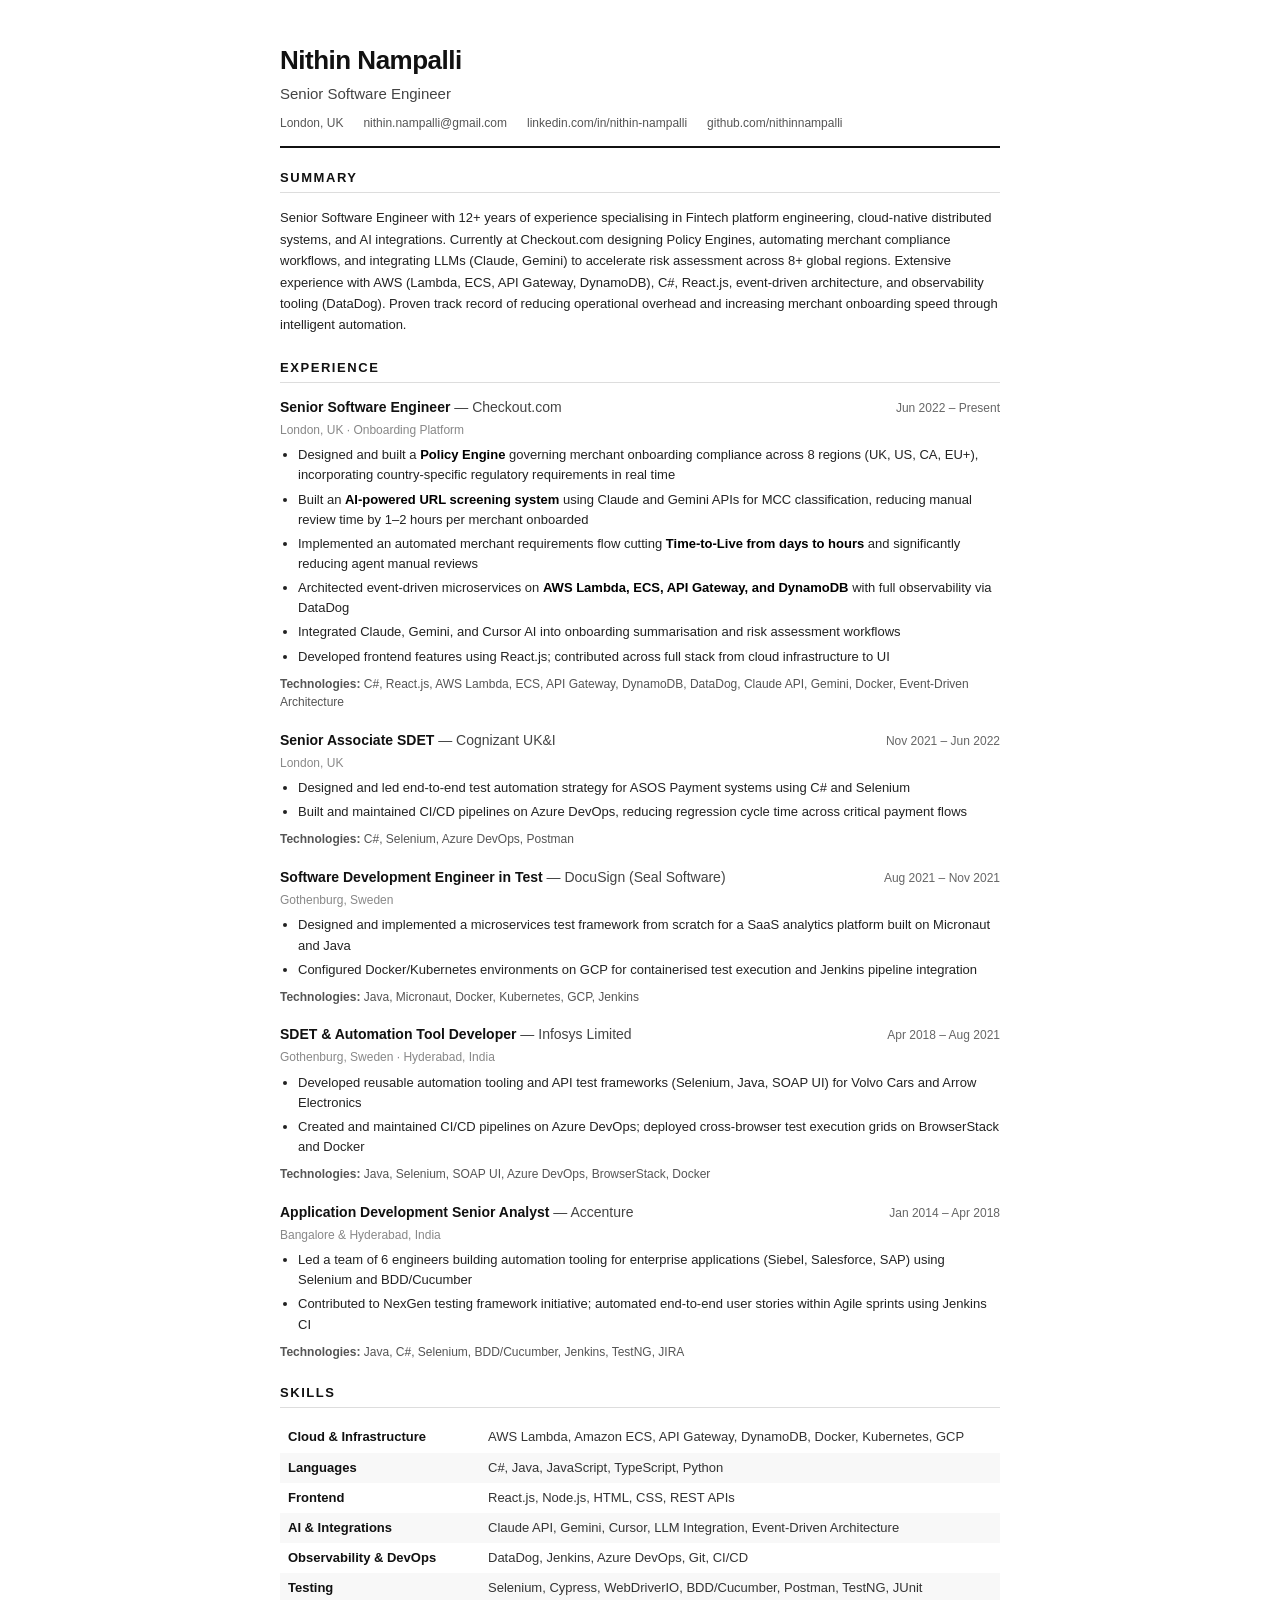
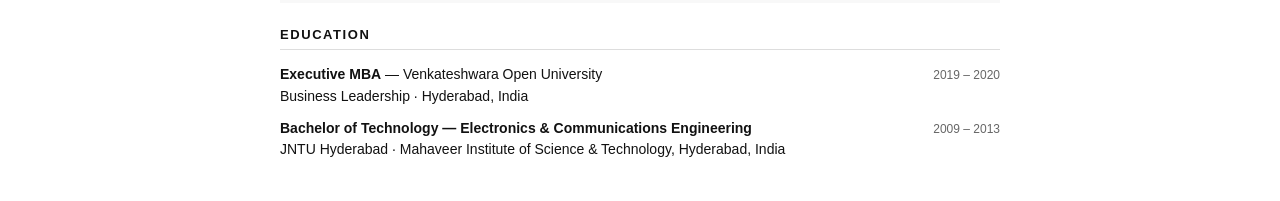
==== resume.html @ ca6652d8 "feat: ATS-optimised resume.html with print CSS for PDF export" ====
<!DOCTYPE html>
<html lang="en">
<head>
  <meta charset="utf-8">
  <meta name="viewport" content="width=device-width, initial-scale=1.0">
  <title>Nithin Nampalli — Resume</title>
  <link rel="stylesheet" href="assets/css/resume.css">
</head>
<body>

<div class="resume">

  <header class="r-header">
    <h1>Nithin Nampalli</h1>
    <p class="r-subtitle">Senior Software Engineer</p>
    <div class="r-contact">
      <span>London, UK</span>
      <span>nithin.nampalli@gmail.com</span>
      <span>linkedin.com/in/nithin-nampalli</span>
      <span>github.com/nithinnampalli</span>
    </div>
  </header>

  <section class="r-section">
    <h2>Summary</h2>
    <p>Senior Software Engineer with 12+ years of experience specialising in Fintech platform engineering, cloud-native distributed systems, and AI integrations. Currently at Checkout.com designing Policy Engines, automating merchant compliance workflows, and integrating LLMs (Claude, Gemini) to accelerate risk assessment across 8+ global regions. Extensive experience with AWS (Lambda, ECS, API Gateway, DynamoDB), C#, React.js, event-driven architecture, and observability tooling (DataDog). Proven track record of reducing operational overhead and increasing merchant onboarding speed through intelligent automation.</p>
  </section>

  <section class="r-section">
    <h2>Experience</h2>

    <div class="r-job">
      <div class="r-job-header">
        <div>
          <strong>Senior Software Engineer</strong>
          <span class="r-company"> — Checkout.com</span>
        </div>
        <span class="r-date">Jun 2022 – Present</span>
      </div>
      <p class="r-location">London, UK · Onboarding Platform</p>
      <ul>
        <li>Designed and built a <strong>Policy Engine</strong> governing merchant onboarding compliance across 8 regions (UK, US, CA, EU+), incorporating country-specific regulatory requirements in real time</li>
        <li>Built an <strong>AI-powered URL screening system</strong> using Claude and Gemini APIs for MCC classification, reducing manual review time by 1–2 hours per merchant onboarded</li>
        <li>Implemented an automated merchant requirements flow cutting <strong>Time-to-Live from days to hours</strong> and significantly reducing agent manual reviews</li>
        <li>Architected event-driven microservices on <strong>AWS Lambda, ECS, API Gateway, and DynamoDB</strong> with full observability via DataDog</li>
        <li>Integrated Claude, Gemini, and Cursor AI into onboarding summarisation and risk assessment workflows</li>
        <li>Developed frontend features using React.js; contributed across full stack from cloud infrastructure to UI</li>
      </ul>
      <p class="r-tech"><strong>Technologies:</strong> C#, React.js, AWS Lambda, ECS, API Gateway, DynamoDB, DataDog, Claude API, Gemini, Docker, Event-Driven Architecture</p>
    </div>

    <div class="r-job">
      <div class="r-job-header">
        <div>
          <strong>Senior Associate SDET</strong>
          <span class="r-company"> — Cognizant UK&amp;I</span>
        </div>
        <span class="r-date">Nov 2021 – Jun 2022</span>
      </div>
      <p class="r-location">London, UK</p>
      <ul>
        <li>Designed and led end-to-end test automation strategy for ASOS Payment systems using C# and Selenium</li>
        <li>Built and maintained CI/CD pipelines on Azure DevOps, reducing regression cycle time across critical payment flows</li>
      </ul>
      <p class="r-tech"><strong>Technologies:</strong> C#, Selenium, Azure DevOps, Postman</p>
    </div>

    <div class="r-job">
      <div class="r-job-header">
        <div>
          <strong>Software Development Engineer in Test</strong>
          <span class="r-company"> — DocuSign (Seal Software)</span>
        </div>
        <span class="r-date">Aug 2021 – Nov 2021</span>
      </div>
      <p class="r-location">Gothenburg, Sweden</p>
      <ul>
        <li>Designed and implemented a microservices test framework from scratch for a SaaS analytics platform built on Micronaut and Java</li>
        <li>Configured Docker/Kubernetes environments on GCP for containerised test execution and Jenkins pipeline integration</li>
      </ul>
      <p class="r-tech"><strong>Technologies:</strong> Java, Micronaut, Docker, Kubernetes, GCP, Jenkins</p>
    </div>

    <div class="r-job">
      <div class="r-job-header">
        <div>
          <strong>SDET &amp; Automation Tool Developer</strong>
          <span class="r-company"> — Infosys Limited</span>
        </div>
        <span class="r-date">Apr 2018 – Aug 2021</span>
      </div>
      <p class="r-location">Gothenburg, Sweden · Hyderabad, India</p>
      <ul>
        <li>Developed reusable automation tooling and API test frameworks (Selenium, Java, SOAP UI) for Volvo Cars and Arrow Electronics</li>
        <li>Created and maintained CI/CD pipelines on Azure DevOps; deployed cross-browser test execution grids on BrowserStack and Docker</li>
      </ul>
      <p class="r-tech"><strong>Technologies:</strong> Java, Selenium, SOAP UI, Azure DevOps, BrowserStack, Docker</p>
    </div>

    <div class="r-job">
      <div class="r-job-header">
        <div>
          <strong>Application Development Senior Analyst</strong>
          <span class="r-company"> — Accenture</span>
        </div>
        <span class="r-date">Jan 2014 – Apr 2018</span>
      </div>
      <p class="r-location">Bangalore &amp; Hyderabad, India</p>
      <ul>
        <li>Led a team of 6 engineers building automation tooling for enterprise applications (Siebel, Salesforce, SAP) using Selenium and BDD/Cucumber</li>
        <li>Contributed to NexGen testing framework initiative; automated end-to-end user stories within Agile sprints using Jenkins CI</li>
      </ul>
      <p class="r-tech"><strong>Technologies:</strong> Java, C#, Selenium, BDD/Cucumber, Jenkins, TestNG, JIRA</p>
    </div>

  </section>

  <section class="r-section">
    <h2>Skills</h2>
    <table class="r-skills-table">
      <tr>
        <td><strong>Cloud &amp; Infrastructure</strong></td>
        <td>AWS Lambda, Amazon ECS, API Gateway, DynamoDB, Docker, Kubernetes, GCP</td>
      </tr>
      <tr>
        <td><strong>Languages</strong></td>
        <td>C#, Java, JavaScript, TypeScript, Python</td>
      </tr>
      <tr>
        <td><strong>Frontend</strong></td>
        <td>React.js, Node.js, HTML, CSS, REST APIs</td>
      </tr>
      <tr>
        <td><strong>AI &amp; Integrations</strong></td>
        <td>Claude API, Gemini, Cursor, LLM Integration, Event-Driven Architecture</td>
      </tr>
      <tr>
        <td><strong>Observability &amp; DevOps</strong></td>
        <td>DataDog, Jenkins, Azure DevOps, Git, CI/CD</td>
      </tr>
      <tr>
        <td><strong>Testing</strong></td>
        <td>Selenium, Cypress, WebDriverIO, BDD/Cucumber, Postman, TestNG, JUnit</td>
      </tr>
    </table>
  </section>

  <section class="r-section">
    <h2>Education</h2>
    <div class="r-edu">
      <div class="r-job-header">
        <div><strong>Executive MBA</strong> — Venkateshwara Open University</div>
        <span class="r-date">2019 – 2020</span>
      </div>
      <p>Business Leadership · Hyderabad, India</p>
    </div>
    <div class="r-edu">
      <div class="r-job-header">
        <div><strong>Bachelor of Technology — Electronics &amp; Communications Engineering</strong></div>
        <span class="r-date">2009 – 2013</span>
      </div>
      <p>JNTU Hyderabad · Mahaveer Institute of Science &amp; Technology, Hyderabad, India</p>
    </div>
  </section>

</div>

</body>
</html>
---- assets/css/resume.css ----
/* ============================================================
   ATS-OPTIMISED RESUME STYLES
   Screen: readable; Print: clean PDF output
   ============================================================ */
*, *::before, *::after { box-sizing: border-box; margin: 0; padding: 0; }

body {
  font-family: Arial, Calibri, 'Segoe UI', sans-serif;
  font-size: 14px;
  line-height: 1.55;
  color: #111;
  background: #fff;
}

.resume {
  max-width: 800px;
  margin: 40px auto;
  padding: 0 40px;
}

.r-header { border-bottom: 2px solid #111; padding-bottom: 14px; margin-bottom: 20px; }
.r-header h1 { font-size: 26px; font-weight: 700; letter-spacing: -0.5px; }
.r-subtitle { font-size: 15px; color: #444; margin-top: 2px; margin-bottom: 8px; }
.r-contact { display: flex; flex-wrap: wrap; gap: 4px 20px; font-size: 12px; color: #555; }

.r-section { margin-bottom: 22px; }
.r-section h2 {
  font-size: 13px; text-transform: uppercase; letter-spacing: 0.12em;
  color: #111; border-bottom: 1px solid #ddd;
  padding-bottom: 4px; margin-bottom: 14px;
}

.r-job { margin-bottom: 18px; }
.r-edu { margin-bottom: 10px; }
.r-job-header {
  display: flex; justify-content: space-between; align-items: baseline;
  gap: 8px; flex-wrap: wrap;
}
.r-company { color: #444; font-size: 14px; }
.r-date    { font-size: 12px; color: #666; white-space: nowrap; }
.r-location { font-size: 12px; color: #888; margin: 2px 0 6px; }

ul { margin: 6px 0 8px 18px; }
li { margin-bottom: 4px; font-size: 13px; color: #222; }
li strong { color: #000; }

.r-section > p { font-size: 13px; color: #222; line-height: 1.65; }
.r-tech { font-size: 12px; color: #555; margin-top: 4px; }

.r-skills-table { width: 100%; border-collapse: collapse; font-size: 13px; }
.r-skills-table td { padding: 5px 8px; vertical-align: top; }
.r-skills-table tr:nth-child(even) { background: #f8f8f8; }
.r-skills-table td:first-child { white-space: nowrap; color: #111; width: 200px; }
.r-skills-table td:last-child { color: #333; }

@media print {
  body  { font-size: 11pt; }
  .resume { margin: 0; padding: 0 20pt; max-width: 100%; }
  .r-header h1 { font-size: 20pt; }
  .r-section h2 { font-size: 9pt; }
  .r-job, .r-edu { break-inside: avoid; }
  a { color: #000; text-decoration: none; }
}
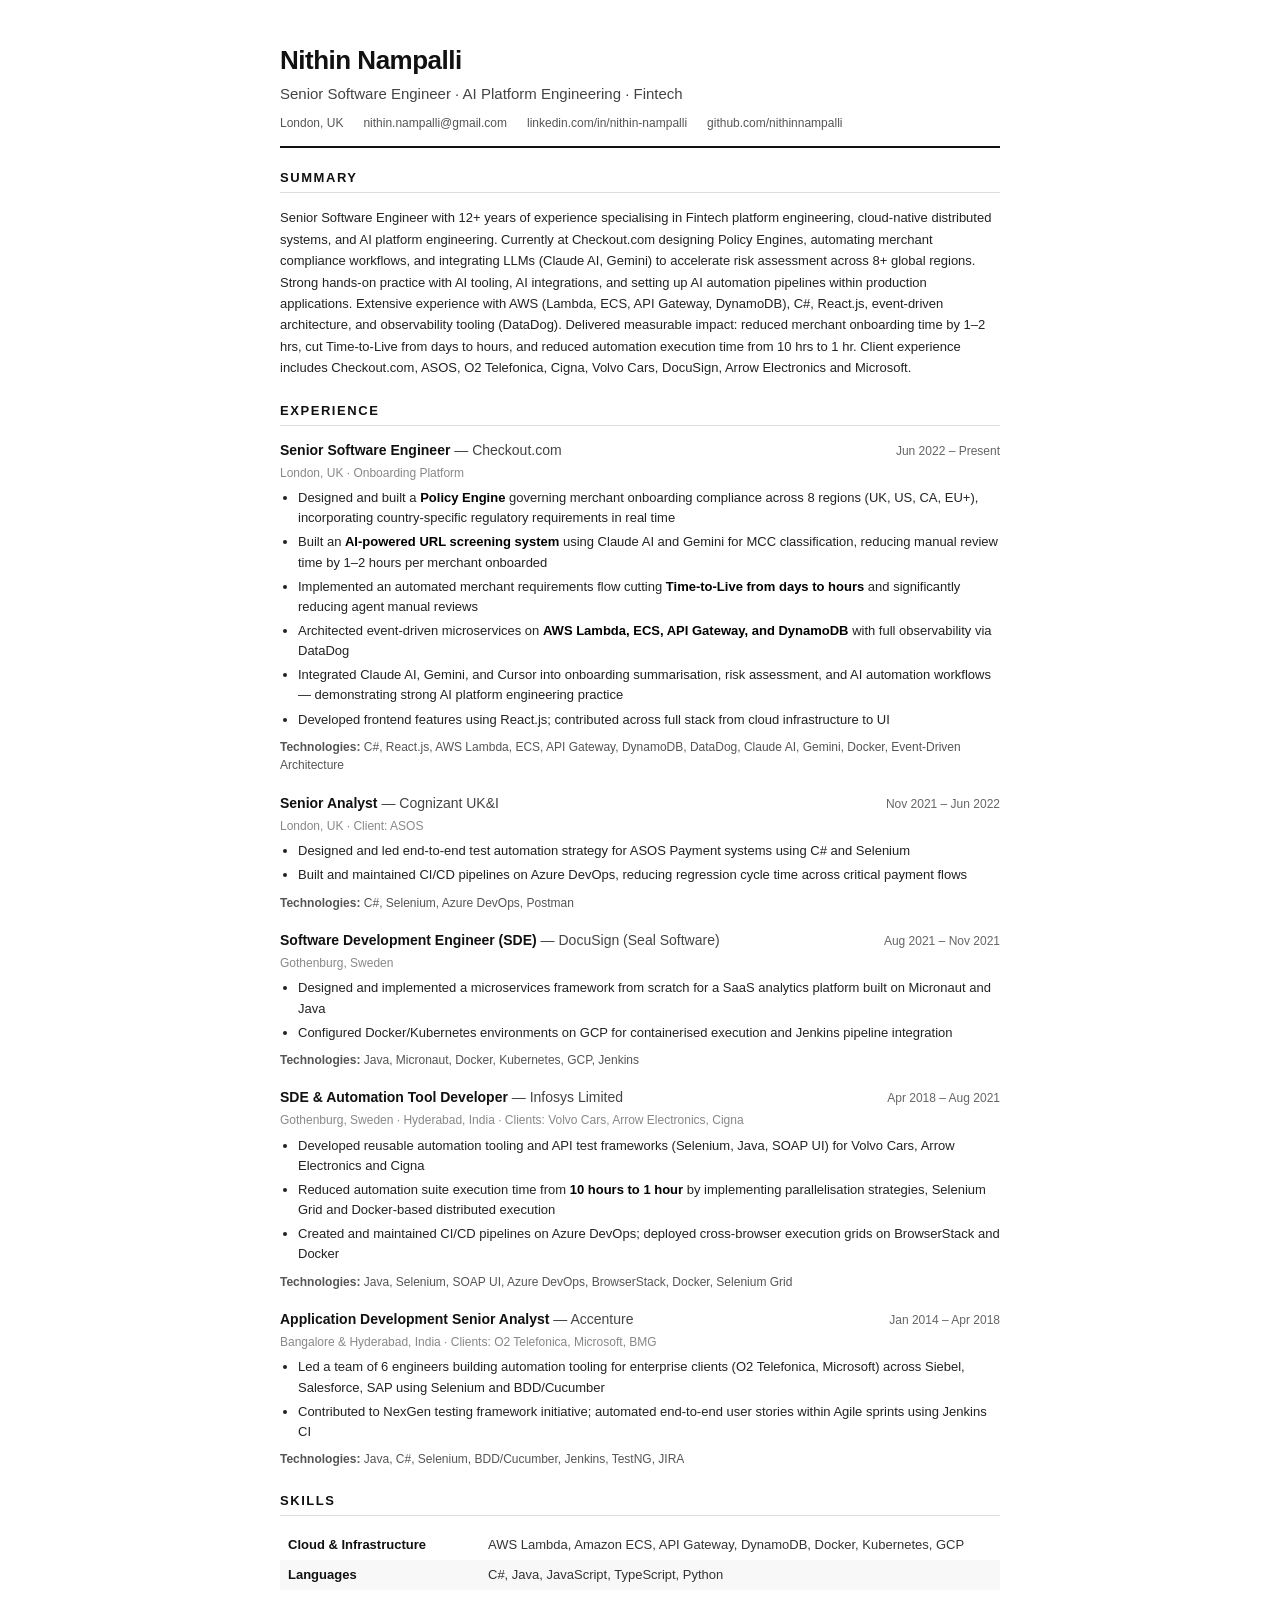
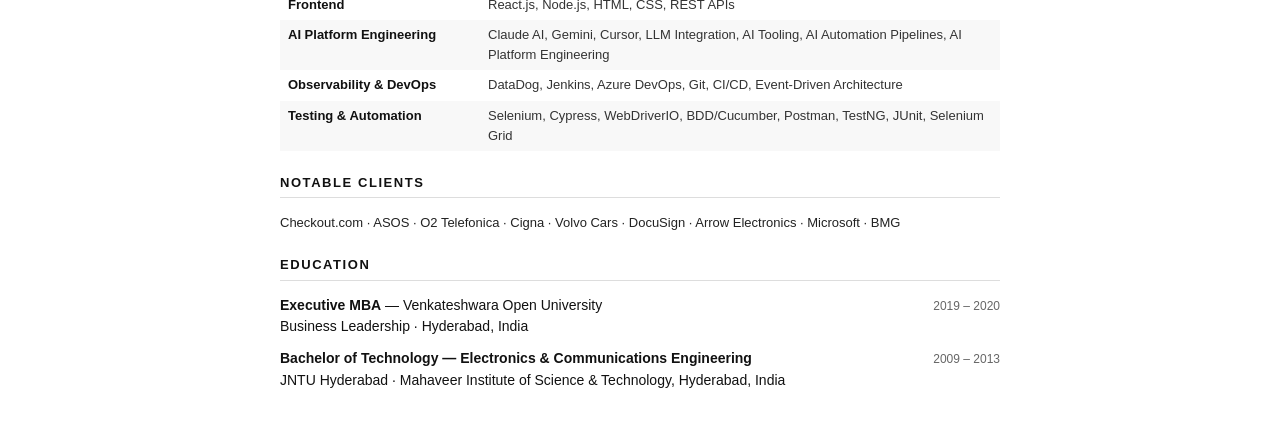
==== commit 54a7b558: "feat: content corrections and AI Platform Engineering emphasis - Fix job titles: Cognizant → Senior " ====
--- a/resume.html
+++ b/resume.html
@@ -12,7 +12,7 @@
 
   <header class="r-header">
     <h1>Nithin Nampalli</h1>
-    <p class="r-subtitle">Senior Software Engineer</p>
+    <p class="r-subtitle">Senior Software Engineer · AI Platform Engineering · Fintech</p>
     <div class="r-contact">
       <span>London, UK</span>
       <span>nithin.nampalli@gmail.com</span>
@@ -23,7 +23,7 @@
 
   <section class="r-section">
     <h2>Summary</h2>
-    <p>Senior Software Engineer with 12+ years of experience specialising in Fintech platform engineering, cloud-native distributed systems, and AI integrations. Currently at Checkout.com designing Policy Engines, automating merchant compliance workflows, and integrating LLMs (Claude, Gemini) to accelerate risk assessment across 8+ global regions. Extensive experience with AWS (Lambda, ECS, API Gateway, DynamoDB), C#, React.js, event-driven architecture, and observability tooling (DataDog). Proven track record of reducing operational overhead and increasing merchant onboarding speed through intelligent automation.</p>
+    <p>Senior Software Engineer with 12+ years of experience specialising in Fintech platform engineering, cloud-native distributed systems, and AI platform engineering. Currently at Checkout.com designing Policy Engines, automating merchant compliance workflows, and integrating LLMs (Claude AI, Gemini) to accelerate risk assessment across 8+ global regions. Strong hands-on practice with AI tooling, AI integrations, and setting up AI automation pipelines within production applications. Extensive experience with AWS (Lambda, ECS, API Gateway, DynamoDB), C#, React.js, event-driven architecture, and observability tooling (DataDog). Delivered measurable impact: reduced merchant onboarding time by 1–2 hrs, cut Time-to-Live from days to hours, and reduced automation execution time from 10 hrs to 1 hr. Client experience includes Checkout.com, ASOS, O2 Telefonica, Cigna, Volvo Cars, DocuSign, Arrow Electronics and Microsoft.</p>
   </section>
 
   <section class="r-section">
@@ -40,24 +40,24 @@
       <p class="r-location">London, UK · Onboarding Platform</p>
       <ul>
         <li>Designed and built a <strong>Policy Engine</strong> governing merchant onboarding compliance across 8 regions (UK, US, CA, EU+), incorporating country-specific regulatory requirements in real time</li>
-        <li>Built an <strong>AI-powered URL screening system</strong> using Claude and Gemini APIs for MCC classification, reducing manual review time by 1–2 hours per merchant onboarded</li>
+        <li>Built an <strong>AI-powered URL screening system</strong> using Claude AI and Gemini for MCC classification, reducing manual review time by 1–2 hours per merchant onboarded</li>
         <li>Implemented an automated merchant requirements flow cutting <strong>Time-to-Live from days to hours</strong> and significantly reducing agent manual reviews</li>
         <li>Architected event-driven microservices on <strong>AWS Lambda, ECS, API Gateway, and DynamoDB</strong> with full observability via DataDog</li>
-        <li>Integrated Claude, Gemini, and Cursor AI into onboarding summarisation and risk assessment workflows</li>
+        <li>Integrated Claude AI, Gemini, and Cursor into onboarding summarisation, risk assessment, and AI automation workflows — demonstrating strong AI platform engineering practice</li>
         <li>Developed frontend features using React.js; contributed across full stack from cloud infrastructure to UI</li>
       </ul>
-      <p class="r-tech"><strong>Technologies:</strong> C#, React.js, AWS Lambda, ECS, API Gateway, DynamoDB, DataDog, Claude API, Gemini, Docker, Event-Driven Architecture</p>
+      <p class="r-tech"><strong>Technologies:</strong> C#, React.js, AWS Lambda, ECS, API Gateway, DynamoDB, DataDog, Claude AI, Gemini, Docker, Event-Driven Architecture</p>
     </div>
 
     <div class="r-job">
       <div class="r-job-header">
         <div>
-          <strong>Senior Associate SDET</strong>
+          <strong>Senior Analyst</strong>
           <span class="r-company"> — Cognizant UK&amp;I</span>
         </div>
         <span class="r-date">Nov 2021 – Jun 2022</span>
       </div>
-      <p class="r-location">London, UK</p>
+      <p class="r-location">London, UK · Client: ASOS</p>
       <ul>
         <li>Designed and led end-to-end test automation strategy for ASOS Payment systems using C# and Selenium</li>
         <li>Built and maintained CI/CD pipelines on Azure DevOps, reducing regression cycle time across critical payment flows</li>
@@ -68,15 +68,15 @@
     <div class="r-job">
       <div class="r-job-header">
         <div>
-          <strong>Software Development Engineer in Test</strong>
+          <strong>Software Development Engineer (SDE)</strong>
           <span class="r-company"> — DocuSign (Seal Software)</span>
         </div>
         <span class="r-date">Aug 2021 – Nov 2021</span>
       </div>
       <p class="r-location">Gothenburg, Sweden</p>
       <ul>
-        <li>Designed and implemented a microservices test framework from scratch for a SaaS analytics platform built on Micronaut and Java</li>
-        <li>Configured Docker/Kubernetes environments on GCP for containerised test execution and Jenkins pipeline integration</li>
+        <li>Designed and implemented a microservices framework from scratch for a SaaS analytics platform built on Micronaut and Java</li>
+        <li>Configured Docker/Kubernetes environments on GCP for containerised execution and Jenkins pipeline integration</li>
       </ul>
       <p class="r-tech"><strong>Technologies:</strong> Java, Micronaut, Docker, Kubernetes, GCP, Jenkins</p>
     </div>
@@ -84,17 +84,18 @@
     <div class="r-job">
       <div class="r-job-header">
         <div>
-          <strong>SDET &amp; Automation Tool Developer</strong>
+          <strong>SDE &amp; Automation Tool Developer</strong>
           <span class="r-company"> — Infosys Limited</span>
         </div>
         <span class="r-date">Apr 2018 – Aug 2021</span>
       </div>
-      <p class="r-location">Gothenburg, Sweden · Hyderabad, India</p>
+      <p class="r-location">Gothenburg, Sweden · Hyderabad, India · Clients: Volvo Cars, Arrow Electronics, Cigna</p>
       <ul>
-        <li>Developed reusable automation tooling and API test frameworks (Selenium, Java, SOAP UI) for Volvo Cars and Arrow Electronics</li>
-        <li>Created and maintained CI/CD pipelines on Azure DevOps; deployed cross-browser test execution grids on BrowserStack and Docker</li>
+        <li>Developed reusable automation tooling and API test frameworks (Selenium, Java, SOAP UI) for Volvo Cars, Arrow Electronics and Cigna</li>
+        <li>Reduced automation suite execution time from <strong>10 hours to 1 hour</strong> by implementing parallelisation strategies, Selenium Grid and Docker-based distributed execution</li>
+        <li>Created and maintained CI/CD pipelines on Azure DevOps; deployed cross-browser execution grids on BrowserStack and Docker</li>
       </ul>
-      <p class="r-tech"><strong>Technologies:</strong> Java, Selenium, SOAP UI, Azure DevOps, BrowserStack, Docker</p>
+      <p class="r-tech"><strong>Technologies:</strong> Java, Selenium, SOAP UI, Azure DevOps, BrowserStack, Docker, Selenium Grid</p>
     </div>
 
     <div class="r-job">
@@ -105,9 +106,9 @@
         </div>
         <span class="r-date">Jan 2014 – Apr 2018</span>
       </div>
-      <p class="r-location">Bangalore &amp; Hyderabad, India</p>
+      <p class="r-location">Bangalore &amp; Hyderabad, India · Clients: O2 Telefonica, Microsoft, BMG</p>
       <ul>
-        <li>Led a team of 6 engineers building automation tooling for enterprise applications (Siebel, Salesforce, SAP) using Selenium and BDD/Cucumber</li>
+        <li>Led a team of 6 engineers building automation tooling for enterprise clients (O2 Telefonica, Microsoft) across Siebel, Salesforce, SAP using Selenium and BDD/Cucumber</li>
         <li>Contributed to NexGen testing framework initiative; automated end-to-end user stories within Agile sprints using Jenkins CI</li>
       </ul>
       <p class="r-tech"><strong>Technologies:</strong> Java, C#, Selenium, BDD/Cucumber, Jenkins, TestNG, JIRA</p>
@@ -131,18 +132,23 @@
         <td>React.js, Node.js, HTML, CSS, REST APIs</td>
       </tr>
       <tr>
-        <td><strong>AI &amp; Integrations</strong></td>
-        <td>Claude API, Gemini, Cursor, LLM Integration, Event-Driven Architecture</td>
+        <td><strong>AI Platform Engineering</strong></td>
+        <td>Claude AI, Gemini, Cursor, LLM Integration, AI Tooling, AI Automation Pipelines, AI Platform Engineering</td>
       </tr>
       <tr>
         <td><strong>Observability &amp; DevOps</strong></td>
-        <td>DataDog, Jenkins, Azure DevOps, Git, CI/CD</td>
+        <td>DataDog, Jenkins, Azure DevOps, Git, CI/CD, Event-Driven Architecture</td>
       </tr>
       <tr>
-        <td><strong>Testing</strong></td>
-        <td>Selenium, Cypress, WebDriverIO, BDD/Cucumber, Postman, TestNG, JUnit</td>
+        <td><strong>Testing &amp; Automation</strong></td>
+        <td>Selenium, Cypress, WebDriverIO, BDD/Cucumber, Postman, TestNG, JUnit, Selenium Grid</td>
       </tr>
     </table>
+  </section>
+
+  <section class="r-section">
+    <h2>Notable Clients</h2>
+    <p>Checkout.com · ASOS · O2 Telefonica · Cigna · Volvo Cars · DocuSign · Arrow Electronics · Microsoft · BMG</p>
   </section>
 
   <section class="r-section">
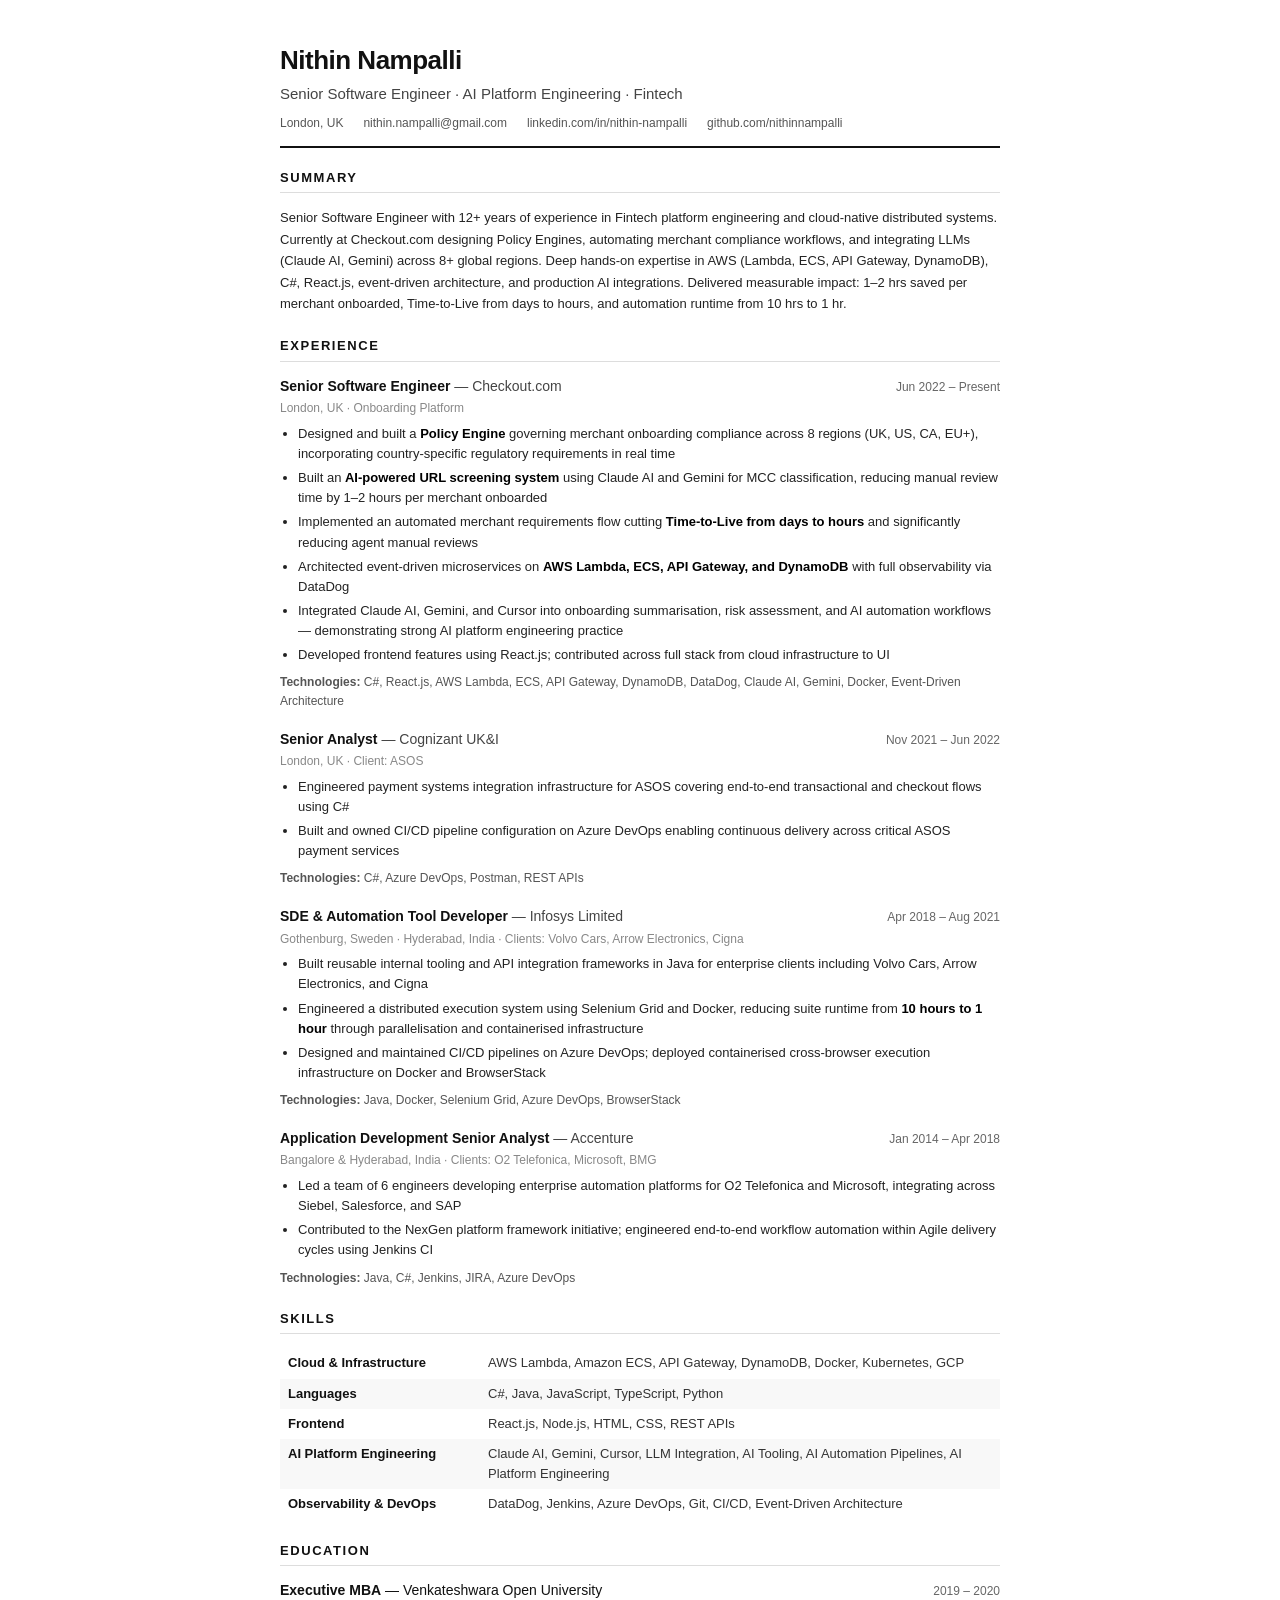
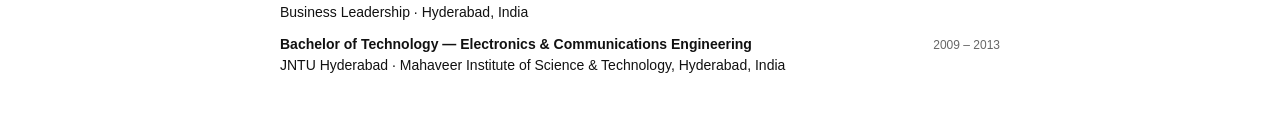
==== commit ba44f1d3: "fix(resume): reframe as SWE, remove DocuSign, tighten summary - Remove DocuSign (3-month tenure) fro" ====
--- a/resume.html
+++ b/resume.html
@@ -23,7 +23,7 @@
 
   <section class="r-section">
     <h2>Summary</h2>
-    <p>Senior Software Engineer with 12+ years of experience specialising in Fintech platform engineering, cloud-native distributed systems, and AI platform engineering. Currently at Checkout.com designing Policy Engines, automating merchant compliance workflows, and integrating LLMs (Claude AI, Gemini) to accelerate risk assessment across 8+ global regions. Strong hands-on practice with AI tooling, AI integrations, and setting up AI automation pipelines within production applications. Extensive experience with AWS (Lambda, ECS, API Gateway, DynamoDB), C#, React.js, event-driven architecture, and observability tooling (DataDog). Delivered measurable impact: reduced merchant onboarding time by 1–2 hrs, cut Time-to-Live from days to hours, and reduced automation execution time from 10 hrs to 1 hr. Client experience includes Checkout.com, ASOS, O2 Telefonica, Cigna, Volvo Cars, DocuSign, Arrow Electronics and Microsoft.</p>
+    <p>Senior Software Engineer with 12+ years of experience in Fintech platform engineering and cloud-native distributed systems. Currently at Checkout.com designing Policy Engines, automating merchant compliance workflows, and integrating LLMs (Claude AI, Gemini) across 8+ global regions. Deep hands-on expertise in AWS (Lambda, ECS, API Gateway, DynamoDB), C#, React.js, event-driven architecture, and production AI integrations. Delivered measurable impact: 1–2 hrs saved per merchant onboarded, Time-to-Live from days to hours, and automation runtime from 10 hrs to 1 hr.</p>
   </section>
 
   <section class="r-section">
@@ -59,26 +59,10 @@
       </div>
       <p class="r-location">London, UK · Client: ASOS</p>
       <ul>
-        <li>Designed and led end-to-end test automation strategy for ASOS Payment systems using C# and Selenium</li>
-        <li>Built and maintained CI/CD pipelines on Azure DevOps, reducing regression cycle time across critical payment flows</li>
+        <li>Engineered payment systems integration infrastructure for ASOS covering end-to-end transactional and checkout flows using C#</li>
+        <li>Built and owned CI/CD pipeline configuration on Azure DevOps enabling continuous delivery across critical ASOS payment services</li>
       </ul>
-      <p class="r-tech"><strong>Technologies:</strong> C#, Selenium, Azure DevOps, Postman</p>
-    </div>
-
-    <div class="r-job">
-      <div class="r-job-header">
-        <div>
-          <strong>Software Development Engineer (SDE)</strong>
-          <span class="r-company"> — DocuSign (Seal Software)</span>
-        </div>
-        <span class="r-date">Aug 2021 – Nov 2021</span>
-      </div>
-      <p class="r-location">Gothenburg, Sweden</p>
-      <ul>
-        <li>Designed and implemented a microservices framework from scratch for a SaaS analytics platform built on Micronaut and Java</li>
-        <li>Configured Docker/Kubernetes environments on GCP for containerised execution and Jenkins pipeline integration</li>
-      </ul>
-      <p class="r-tech"><strong>Technologies:</strong> Java, Micronaut, Docker, Kubernetes, GCP, Jenkins</p>
+      <p class="r-tech"><strong>Technologies:</strong> C#, Azure DevOps, Postman, REST APIs</p>
     </div>
 
     <div class="r-job">
@@ -91,11 +75,11 @@
       </div>
       <p class="r-location">Gothenburg, Sweden · Hyderabad, India · Clients: Volvo Cars, Arrow Electronics, Cigna</p>
       <ul>
-        <li>Developed reusable automation tooling and API test frameworks (Selenium, Java, SOAP UI) for Volvo Cars, Arrow Electronics and Cigna</li>
-        <li>Reduced automation suite execution time from <strong>10 hours to 1 hour</strong> by implementing parallelisation strategies, Selenium Grid and Docker-based distributed execution</li>
-        <li>Created and maintained CI/CD pipelines on Azure DevOps; deployed cross-browser execution grids on BrowserStack and Docker</li>
+        <li>Built reusable internal tooling and API integration frameworks in Java for enterprise clients including Volvo Cars, Arrow Electronics, and Cigna</li>
+        <li>Engineered a distributed execution system using Selenium Grid and Docker, reducing suite runtime from <strong>10 hours to 1 hour</strong> through parallelisation and containerised infrastructure</li>
+        <li>Designed and maintained CI/CD pipelines on Azure DevOps; deployed containerised cross-browser execution infrastructure on Docker and BrowserStack</li>
       </ul>
-      <p class="r-tech"><strong>Technologies:</strong> Java, Selenium, SOAP UI, Azure DevOps, BrowserStack, Docker, Selenium Grid</p>
+      <p class="r-tech"><strong>Technologies:</strong> Java, Docker, Selenium Grid, Azure DevOps, BrowserStack</p>
     </div>
 
     <div class="r-job">
@@ -108,10 +92,10 @@
       </div>
       <p class="r-location">Bangalore &amp; Hyderabad, India · Clients: O2 Telefonica, Microsoft, BMG</p>
       <ul>
-        <li>Led a team of 6 engineers building automation tooling for enterprise clients (O2 Telefonica, Microsoft) across Siebel, Salesforce, SAP using Selenium and BDD/Cucumber</li>
-        <li>Contributed to NexGen testing framework initiative; automated end-to-end user stories within Agile sprints using Jenkins CI</li>
+        <li>Led a team of 6 engineers developing enterprise automation platforms for O2 Telefonica and Microsoft, integrating across Siebel, Salesforce, and SAP</li>
+        <li>Contributed to the NexGen platform framework initiative; engineered end-to-end workflow automation within Agile delivery cycles using Jenkins CI</li>
       </ul>
-      <p class="r-tech"><strong>Technologies:</strong> Java, C#, Selenium, BDD/Cucumber, Jenkins, TestNG, JIRA</p>
+      <p class="r-tech"><strong>Technologies:</strong> Java, C#, Jenkins, JIRA, Azure DevOps</p>
     </div>
 
   </section>
@@ -139,16 +123,7 @@
         <td><strong>Observability &amp; DevOps</strong></td>
         <td>DataDog, Jenkins, Azure DevOps, Git, CI/CD, Event-Driven Architecture</td>
       </tr>
-      <tr>
-        <td><strong>Testing &amp; Automation</strong></td>
-        <td>Selenium, Cypress, WebDriverIO, BDD/Cucumber, Postman, TestNG, JUnit, Selenium Grid</td>
-      </tr>
     </table>
-  </section>
-
-  <section class="r-section">
-    <h2>Notable Clients</h2>
-    <p>Checkout.com · ASOS · O2 Telefonica · Cigna · Volvo Cars · DocuSign · Arrow Electronics · Microsoft · BMG</p>
   </section>
 
   <section class="r-section">
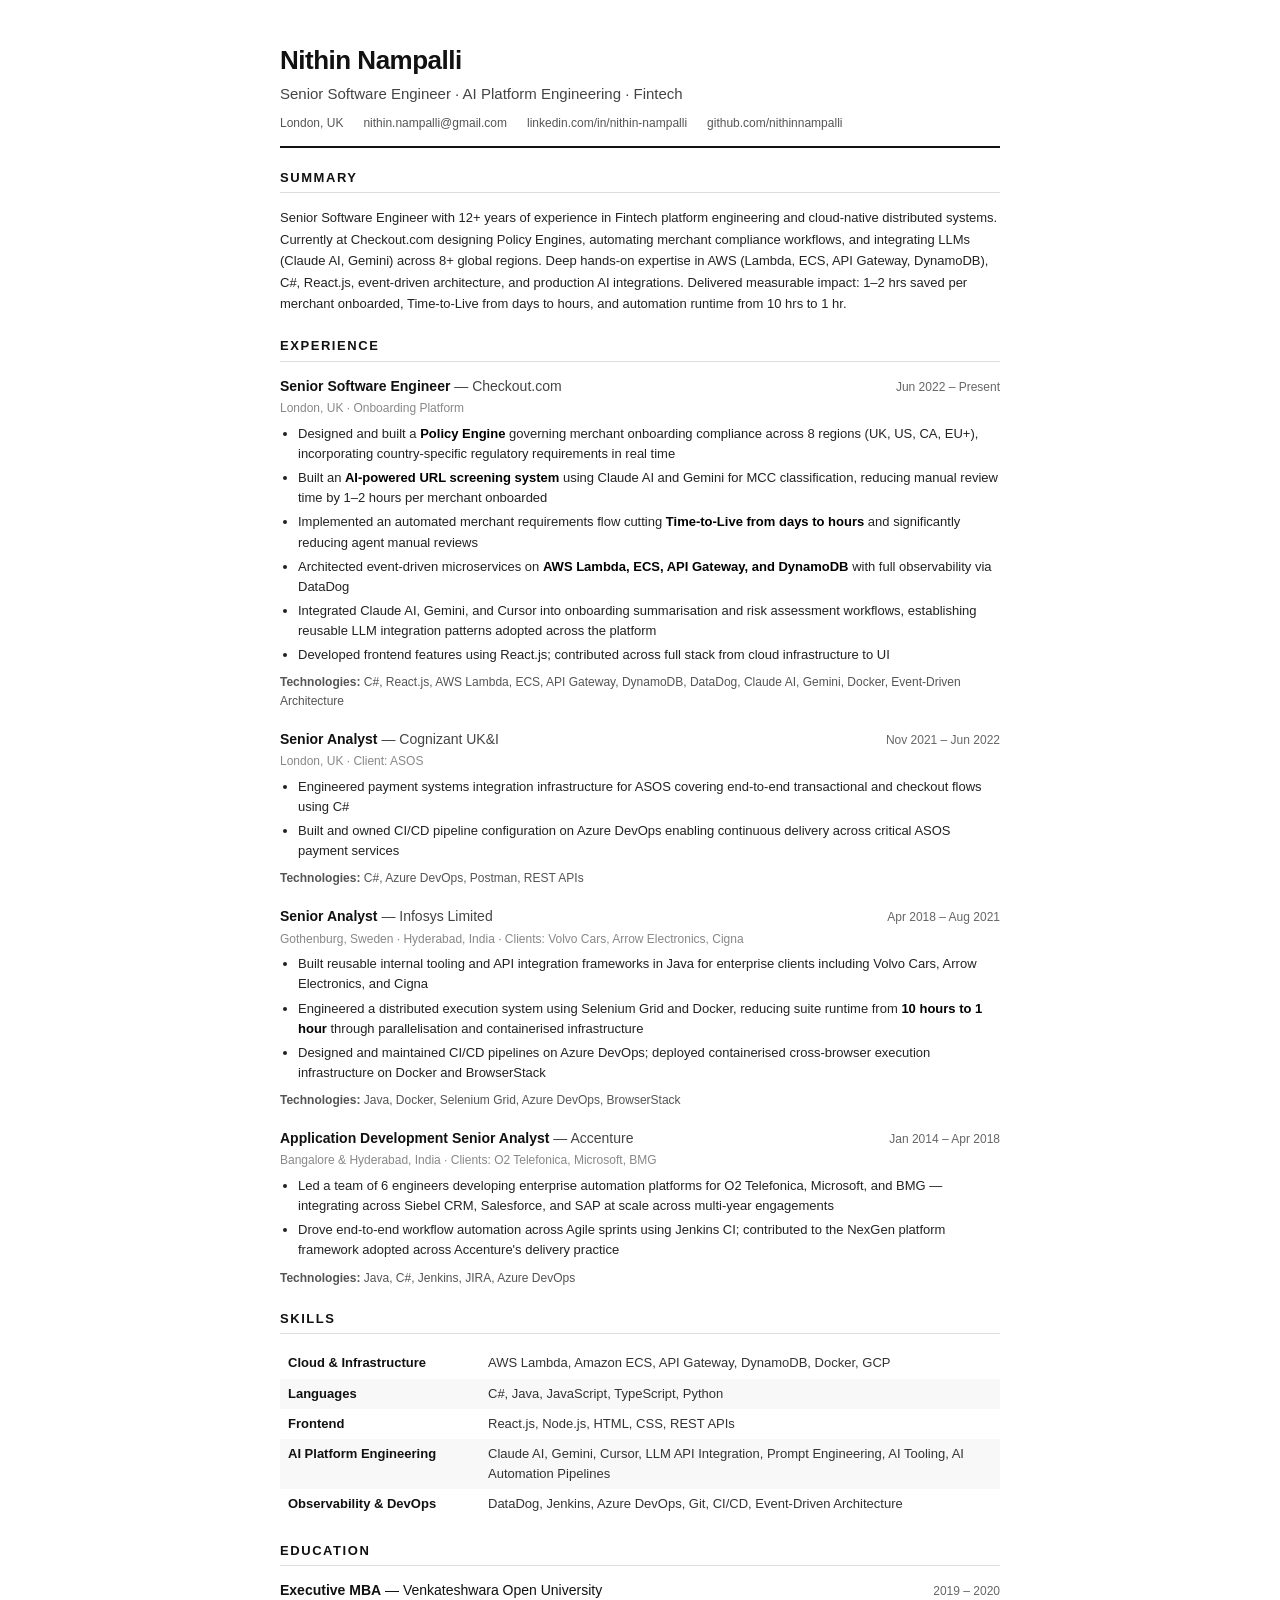
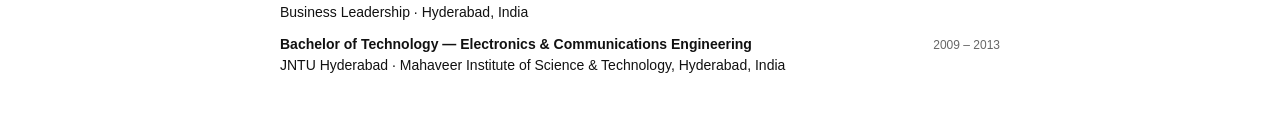
==== commit fd0eab0f: "fix(resume): polish to 9/10 — title, skills, bullet accuracy - Infosys title: SDE & Automation Tool " ====
--- a/resume.html
+++ b/resume.html
@@ -43,7 +43,7 @@
         <li>Built an <strong>AI-powered URL screening system</strong> using Claude AI and Gemini for MCC classification, reducing manual review time by 1–2 hours per merchant onboarded</li>
         <li>Implemented an automated merchant requirements flow cutting <strong>Time-to-Live from days to hours</strong> and significantly reducing agent manual reviews</li>
         <li>Architected event-driven microservices on <strong>AWS Lambda, ECS, API Gateway, and DynamoDB</strong> with full observability via DataDog</li>
-        <li>Integrated Claude AI, Gemini, and Cursor into onboarding summarisation, risk assessment, and AI automation workflows — demonstrating strong AI platform engineering practice</li>
+        <li>Integrated Claude AI, Gemini, and Cursor into onboarding summarisation and risk assessment workflows, establishing reusable LLM integration patterns adopted across the platform</li>
         <li>Developed frontend features using React.js; contributed across full stack from cloud infrastructure to UI</li>
       </ul>
       <p class="r-tech"><strong>Technologies:</strong> C#, React.js, AWS Lambda, ECS, API Gateway, DynamoDB, DataDog, Claude AI, Gemini, Docker, Event-Driven Architecture</p>
@@ -68,7 +68,7 @@
     <div class="r-job">
       <div class="r-job-header">
         <div>
-          <strong>SDE &amp; Automation Tool Developer</strong>
+          <strong>Senior Analyst</strong>
           <span class="r-company"> — Infosys Limited</span>
         </div>
         <span class="r-date">Apr 2018 – Aug 2021</span>
@@ -92,8 +92,8 @@
       </div>
       <p class="r-location">Bangalore &amp; Hyderabad, India · Clients: O2 Telefonica, Microsoft, BMG</p>
       <ul>
-        <li>Led a team of 6 engineers developing enterprise automation platforms for O2 Telefonica and Microsoft, integrating across Siebel, Salesforce, and SAP</li>
-        <li>Contributed to the NexGen platform framework initiative; engineered end-to-end workflow automation within Agile delivery cycles using Jenkins CI</li>
+        <li>Led a team of 6 engineers developing enterprise automation platforms for O2 Telefonica, Microsoft, and BMG — integrating across Siebel CRM, Salesforce, and SAP at scale across multi-year engagements</li>
+        <li>Drove end-to-end workflow automation across Agile sprints using Jenkins CI; contributed to the NexGen platform framework adopted across Accenture's delivery practice</li>
       </ul>
       <p class="r-tech"><strong>Technologies:</strong> Java, C#, Jenkins, JIRA, Azure DevOps</p>
     </div>
@@ -105,7 +105,7 @@
     <table class="r-skills-table">
       <tr>
         <td><strong>Cloud &amp; Infrastructure</strong></td>
-        <td>AWS Lambda, Amazon ECS, API Gateway, DynamoDB, Docker, Kubernetes, GCP</td>
+        <td>AWS Lambda, Amazon ECS, API Gateway, DynamoDB, Docker, GCP</td>
       </tr>
       <tr>
         <td><strong>Languages</strong></td>
@@ -117,7 +117,7 @@
       </tr>
       <tr>
         <td><strong>AI Platform Engineering</strong></td>
-        <td>Claude AI, Gemini, Cursor, LLM Integration, AI Tooling, AI Automation Pipelines, AI Platform Engineering</td>
+        <td>Claude AI, Gemini, Cursor, LLM API Integration, Prompt Engineering, AI Tooling, AI Automation Pipelines</td>
       </tr>
       <tr>
         <td><strong>Observability &amp; DevOps</strong></td>
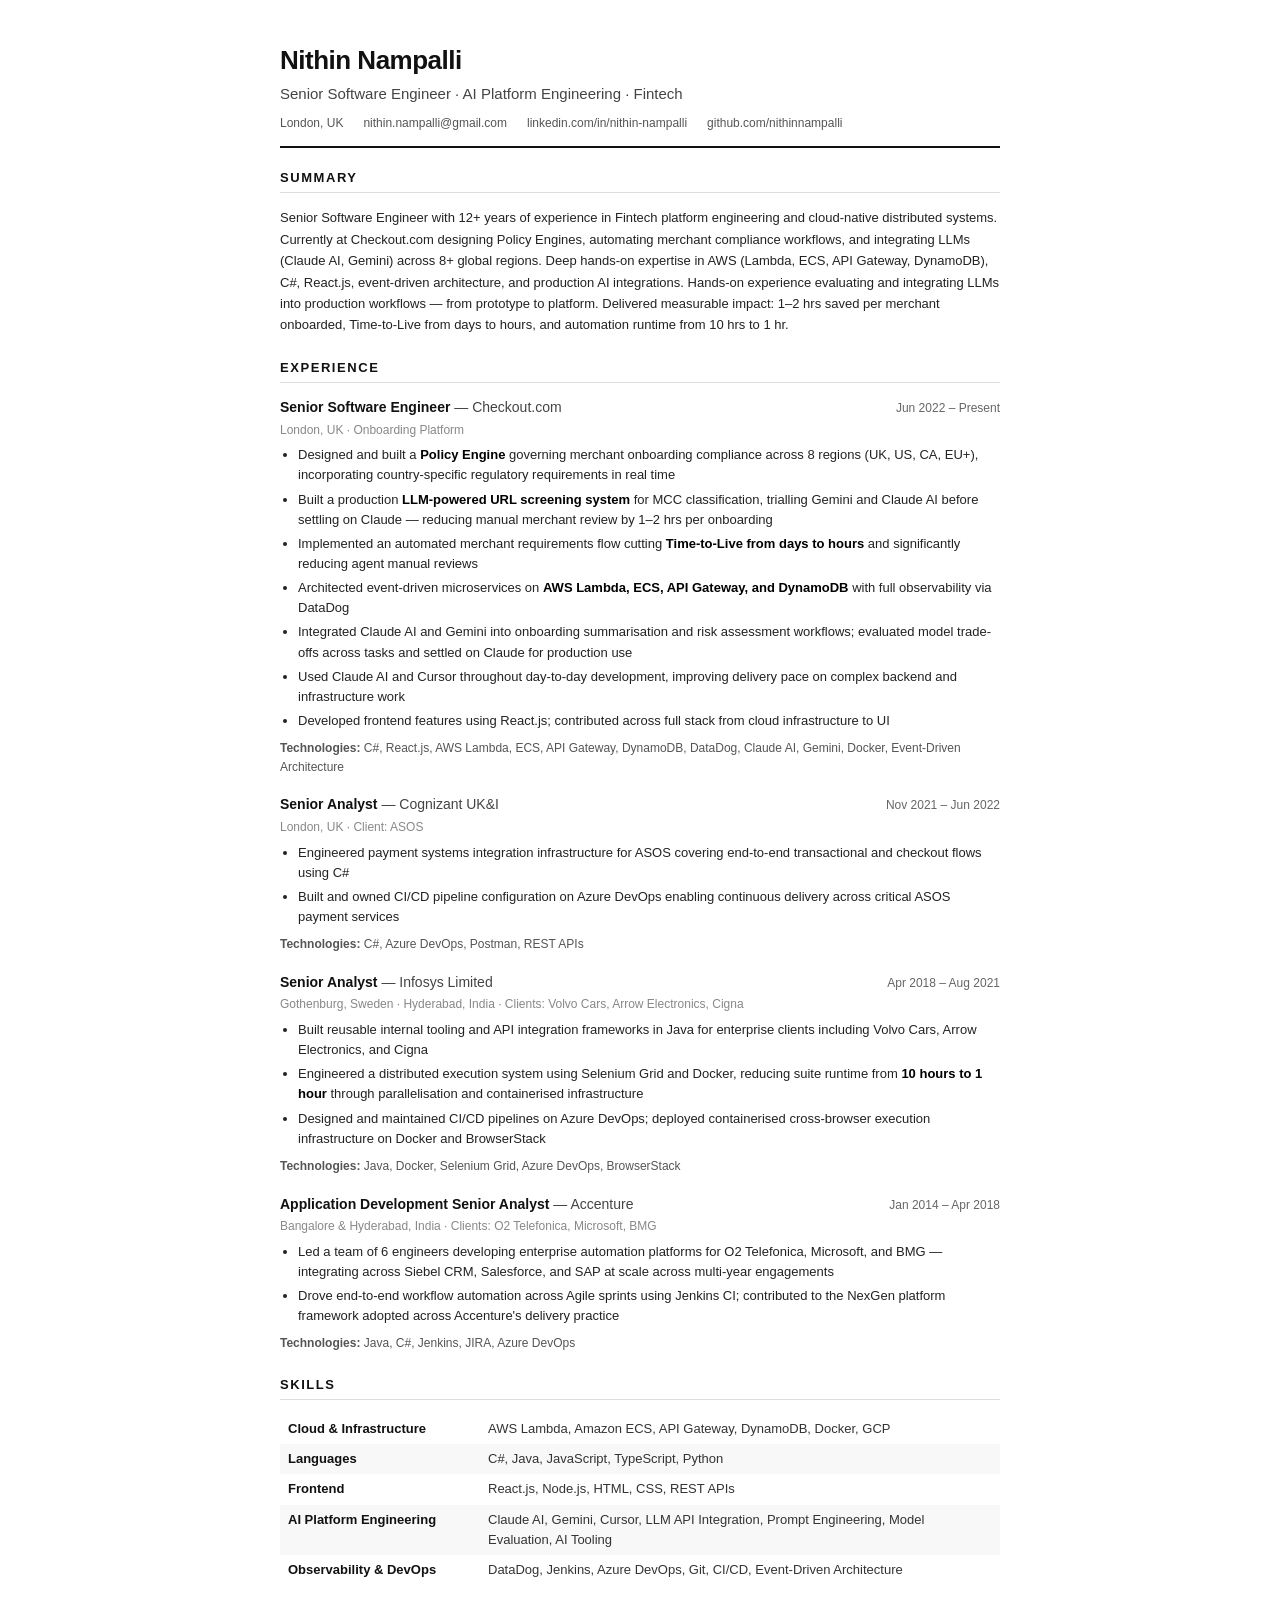
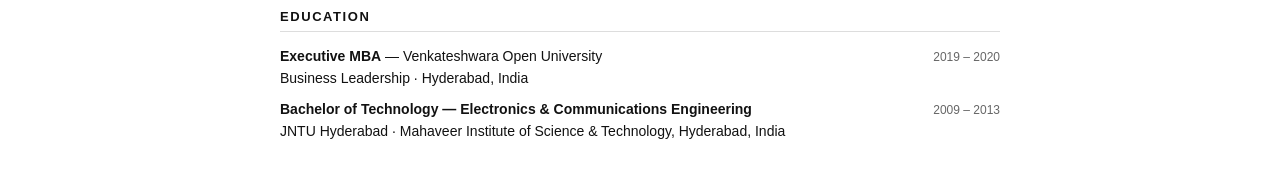
==== commit 5ccbb37a: "feat(resume): strengthen AI narrative with grounded, factual framing - URL screening bullet: add tri" ====
--- a/resume.html
+++ b/resume.html
@@ -23,7 +23,7 @@
 
   <section class="r-section">
     <h2>Summary</h2>
-    <p>Senior Software Engineer with 12+ years of experience in Fintech platform engineering and cloud-native distributed systems. Currently at Checkout.com designing Policy Engines, automating merchant compliance workflows, and integrating LLMs (Claude AI, Gemini) across 8+ global regions. Deep hands-on expertise in AWS (Lambda, ECS, API Gateway, DynamoDB), C#, React.js, event-driven architecture, and production AI integrations. Delivered measurable impact: 1–2 hrs saved per merchant onboarded, Time-to-Live from days to hours, and automation runtime from 10 hrs to 1 hr.</p>
+    <p>Senior Software Engineer with 12+ years of experience in Fintech platform engineering and cloud-native distributed systems. Currently at Checkout.com designing Policy Engines, automating merchant compliance workflows, and integrating LLMs (Claude AI, Gemini) across 8+ global regions. Deep hands-on expertise in AWS (Lambda, ECS, API Gateway, DynamoDB), C#, React.js, event-driven architecture, and production AI integrations. Hands-on experience evaluating and integrating LLMs into production workflows — from prototype to platform. Delivered measurable impact: 1–2 hrs saved per merchant onboarded, Time-to-Live from days to hours, and automation runtime from 10 hrs to 1 hr.</p>
   </section>
 
   <section class="r-section">
@@ -40,10 +40,11 @@
       <p class="r-location">London, UK · Onboarding Platform</p>
       <ul>
         <li>Designed and built a <strong>Policy Engine</strong> governing merchant onboarding compliance across 8 regions (UK, US, CA, EU+), incorporating country-specific regulatory requirements in real time</li>
-        <li>Built an <strong>AI-powered URL screening system</strong> using Claude AI and Gemini for MCC classification, reducing manual review time by 1–2 hours per merchant onboarded</li>
+        <li>Built a production <strong>LLM-powered URL screening system</strong> for MCC classification, trialling Gemini and Claude AI before settling on Claude — reducing manual merchant review by 1–2 hrs per onboarding</li>
         <li>Implemented an automated merchant requirements flow cutting <strong>Time-to-Live from days to hours</strong> and significantly reducing agent manual reviews</li>
         <li>Architected event-driven microservices on <strong>AWS Lambda, ECS, API Gateway, and DynamoDB</strong> with full observability via DataDog</li>
-        <li>Integrated Claude AI, Gemini, and Cursor into onboarding summarisation and risk assessment workflows, establishing reusable LLM integration patterns adopted across the platform</li>
+        <li>Integrated Claude AI and Gemini into onboarding summarisation and risk assessment workflows; evaluated model trade-offs across tasks and settled on Claude for production use</li>
+        <li>Used Claude AI and Cursor throughout day-to-day development, improving delivery pace on complex backend and infrastructure work</li>
         <li>Developed frontend features using React.js; contributed across full stack from cloud infrastructure to UI</li>
       </ul>
       <p class="r-tech"><strong>Technologies:</strong> C#, React.js, AWS Lambda, ECS, API Gateway, DynamoDB, DataDog, Claude AI, Gemini, Docker, Event-Driven Architecture</p>
@@ -117,7 +118,7 @@
       </tr>
       <tr>
         <td><strong>AI Platform Engineering</strong></td>
-        <td>Claude AI, Gemini, Cursor, LLM API Integration, Prompt Engineering, AI Tooling, AI Automation Pipelines</td>
+        <td>Claude AI, Gemini, Cursor, LLM API Integration, Prompt Engineering, Model Evaluation, AI Tooling</td>
       </tr>
       <tr>
         <td><strong>Observability &amp; DevOps</strong></td>
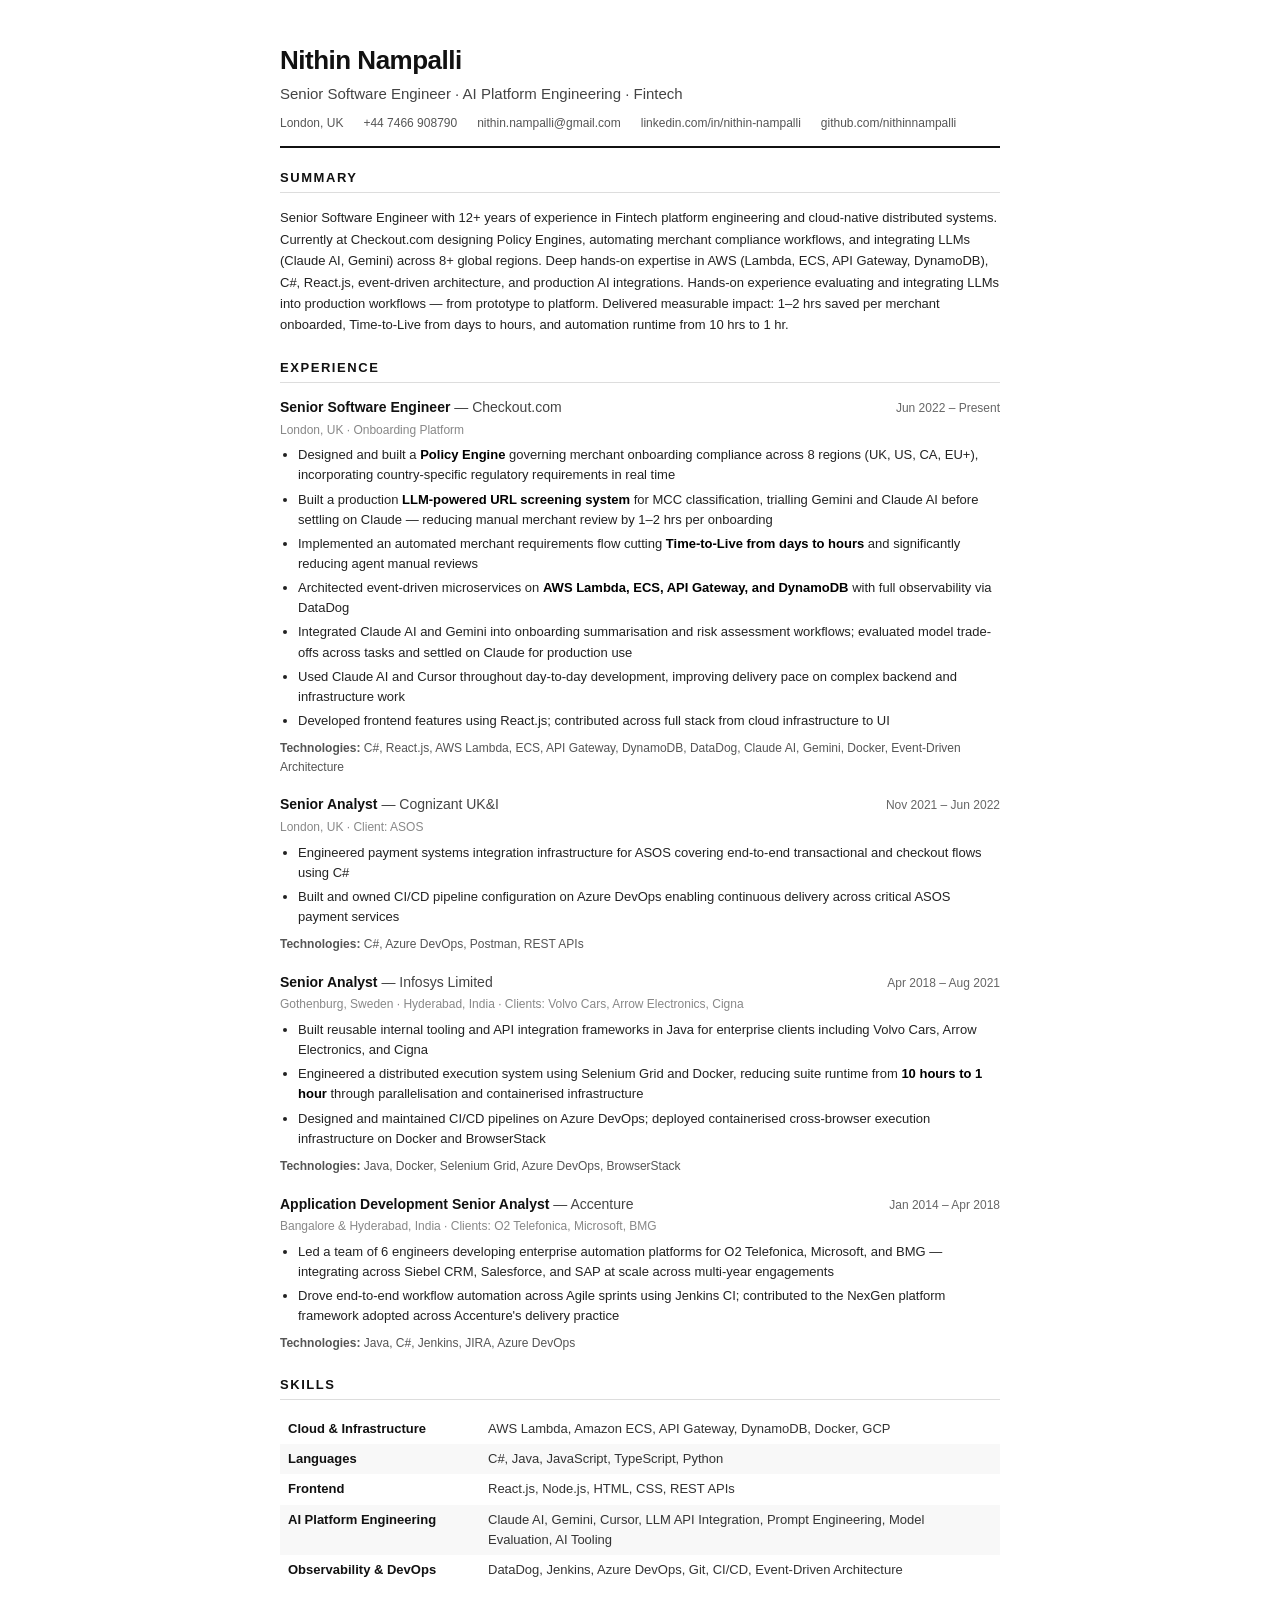
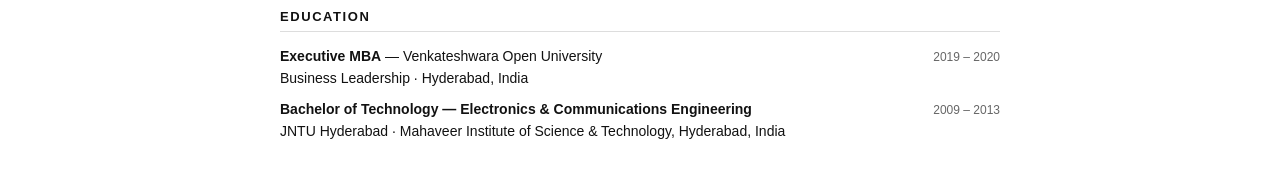
==== commit 7fd10be8: "feat(resume): add phone number to contact header Co-Authored-By: Claude Sonnet 4.6 <noreply@anthropi" ====
--- a/resume.html
+++ b/resume.html
@@ -15,6 +15,7 @@
     <p class="r-subtitle">Senior Software Engineer · AI Platform Engineering · Fintech</p>
     <div class="r-contact">
       <span>London, UK</span>
+      <span>+44 7466 908790</span>
       <span>nithin.nampalli@gmail.com</span>
       <span>linkedin.com/in/nithin-nampalli</span>
       <span>github.com/nithinnampalli</span>
